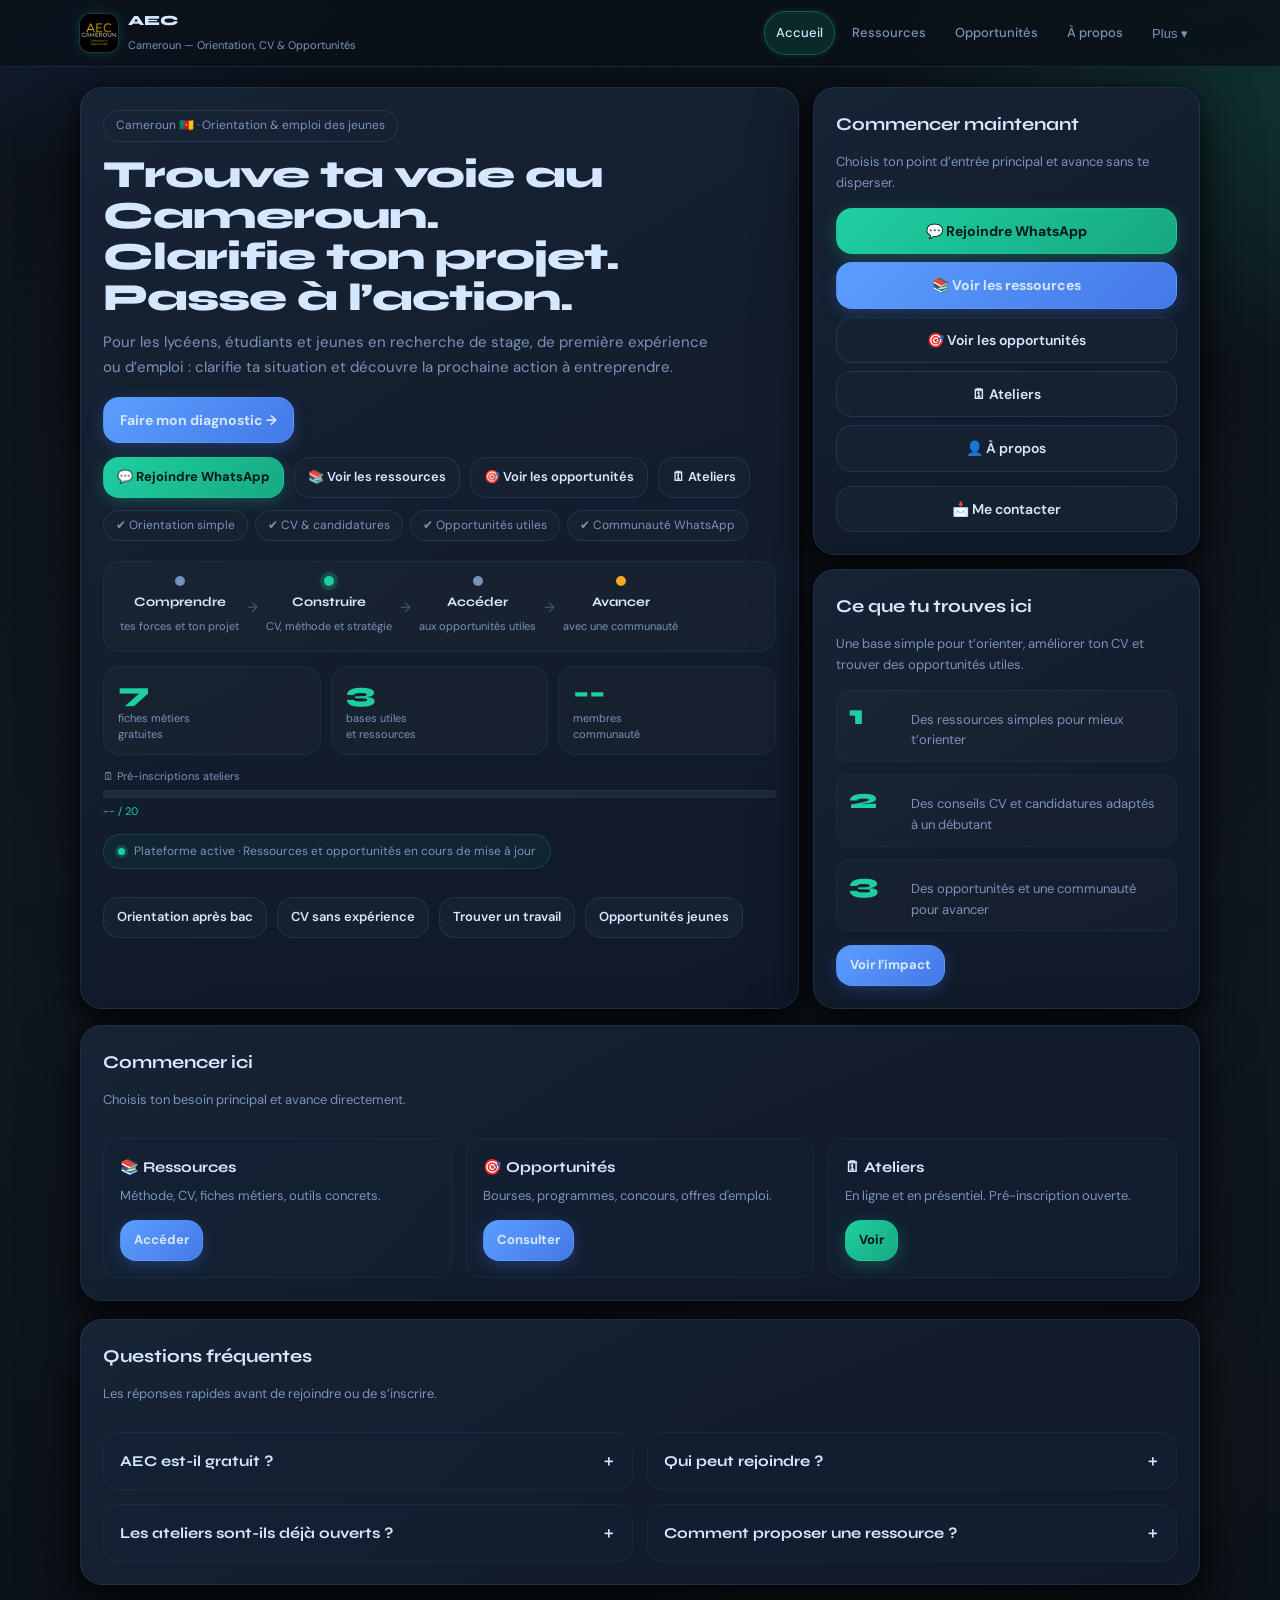
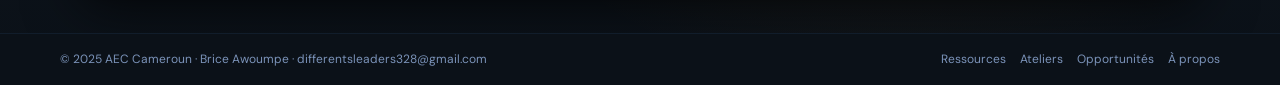
==== index.html @ 9eee3b63 "snapshot: AEC-Cameroun dev@8c2fe443a2190a234099abd7c787ad11e13a0eed" ====
<!DOCTYPE html>

<html lang="fr">
<head>
<meta charset="utf-8"/>
<meta content="FPiaPtgTR2P054CTezHlMk9CGlnQhWN7kYA57xJ_PrI" name="google-site-verification"/>
<meta content="width=device-width,initial-scale=1" name="viewport"/>
<title>AEC Cameroun — Orientation, CV, Opportunités &amp; Communauté</title>
<meta content="AEC Cameroun aide les jeunes à mieux s’orienter, améliorer leur CV, accéder à des opportunités concrètes et rejoindre une communauté utile." name="description"/>
<meta content="index, follow, max-image-preview:large" name="robots"/>
<link href="https://brice96940.github.io/AEC-Cameroun/" rel="canonical"/>
<meta content="AEC Cameroun — Orientation, CV &amp; Opportunités" property="og:title"/>
<meta content="Trouve les bonnes ressources, améliore ton CV et rejoins une communauté utile au Cameroun." property="og:description"/>
<meta content="website" property="og:type"/>
<meta content="https://brice96940.github.io/AEC-Cameroun/" property="og:url"/>
<meta content="https://brice96940.github.io/AEC-Cameroun/preview.jpg" property="og:image"/>
<meta content="summary_large_image" name="twitter:card"/>
<meta content="AEC Cameroun — Orientation, CV &amp; Opportunités" name="twitter:title"/>
<meta content="Ressources utiles, CV, opportunités et communauté pour avancer au Cameroun." name="twitter:description"/>
<meta content="https://brice96940.github.io/AEC-Cameroun/preview.jpg" name="twitter:image"/>
<link href="favicon.ico" rel="icon" type="image/x-icon"/>
<link href="logo-site.png" rel="icon" type="image/png"/>
<link href="logo-site.png" rel="apple-touch-icon"/>
<link href="https://fonts.googleapis.com" rel="preconnect"/>
<link crossorigin="" href="https://fonts.gstatic.com" rel="preconnect"/>
<link href="https://fonts.googleapis.com/css2?family=Syne:wght@400;600;700;800&amp;family=DM+Sans:wght@300;400;500;600&amp;display=swap" rel="stylesheet"/>
<link href="css/style.css" rel="stylesheet"/>
<script async="" src="https://www.googletagmanager.com/gtag/js?id=G-4LBV0YTTX4"></script>
<script src="js/tracking.js"></script>
<script type="application/ld+json">{
    "@context": "https://schema.org",
    "@type": "EducationalOrganization",
    "name": "AEC Cameroun",
    "url": "https://brice96940.github.io/AEC-Cameroun/",
    "logo": "https://brice96940.github.io/AEC-Cameroun/logo-site.png",
    "description": "Plateforme d'orientation, ressources et opportunités pour les jeunes du Cameroun.",
    "founder": {"@type": "Person", "name": "Brice Awoumpe"},
    "areaServed": "CM"
  }</script>
</head>
<body>
<a class="skip" href="#main">Aller au contenu</a>
<!-- ======================================
       HEADER
  ======================================= -->
<header class="topbar">
<div class="topbar-inner">
<a aria-label="AEC Cameroun – Accueil" class="brand" data-nav="accueil" data-track="nav_brand" href="#/accueil">
<img alt="Logo AEC Cameroun" class="logo-img" src="logo-site.png"/>
<div class="brand-t">
<b>AEC</b>
<span class="sub">Cameroun — Orientation, CV &amp; Opportunités</span>
</div>
</a>
<nav aria-label="Navigation principale" class="desktop">
<a class="tab" data-nav="accueil" data-track="nav_accueil" href="#/accueil">Accueil</a>
<a class="tab" data-nav="ressources" data-track="nav_ressources" href="#/ressources">Ressources</a>
<a class="tab" data-nav="opportunites" data-track="nav_opportunites" href="#/opportunites">Opportunités</a>
<a class="tab" data-nav="apropos" data-track="nav_apropos" href="#/apropos">À propos</a>
<div class="more-wrap">
<button aria-controls="morePanel" aria-expanded="false" class="tab" id="moreBtn" type="button">Plus ▾</button>
<div class="morePanel" id="morePanel">
<a data-nav="ateliers" data-track="more_ateliers" href="#/ateliers">Ateliers</a>
<a data-nav="impact" data-track="more_impact" href="#/impact">Impact</a>
<a data-nav="rejoindre" data-track="more_rejoindre" href="#/rejoindre">Communauté</a>
<a data-nav="proposer" data-track="more_proposer" href="#/proposer">Proposer</a>
</div>
</div>
</nav>
<button aria-controls="menuPanel" aria-expanded="false" class="menuBtn" id="menuBtn" type="button">☰ Menu</button>
</div>
<div class="menuPanel" id="menuPanel">
<span class="menu-group-label">Principal</span>
<a data-nav="accueil" data-track="mnav_accueil" href="#/accueil">Accueil</a>
<a data-nav="ressources" data-track="mnav_ressources" href="#/ressources">Ressources</a>
<a data-nav="opportunites" data-track="mnav_opportunites" href="#/opportunites">Opportunités</a>
<a data-nav="apropos" data-track="mnav_apropos" href="#/apropos">À propos</a>
<span class="menu-group-label">Autres accès</span>
<a data-nav="ateliers" data-track="mnav_ateliers" href="#/ateliers">Ateliers</a>
<a data-nav="impact" data-track="mnav_impact" href="#/impact">Impact</a>
<a data-nav="rejoindre" data-track="mnav_rejoindre" href="#/rejoindre">Communauté</a>
<a data-nav="proposer" data-track="mnav_proposer" href="#/proposer">Proposer</a>
</div>
</header>
<main class="wrap z1" id="main">
<!-- ======================================
         CONFIG CENTRALISÉE
         Tous les liens / endpoints modifiables sont ici.
    ======================================= -->

<!-- ======================================
         ACCUEIL
    ======================================= -->
<section class="view active" id="view-accueil">
<div class="hero-grid">
<div class="card pad">
<span class="pill">Cameroun 🇨🇲 · Orientation &amp; emploi des jeunes</span>
<h1>Trouve ta voie au Cameroun.<br/>Clarifie ton projet.<br/>Passe à l’action.</h1>
<p class="sub">Pour les lycéens, étudiants et jeunes en recherche de stage, de première expérience ou d’emploi : clarifie ta situation et découvre la prochaine action à entreprendre.</p>
<div class="actions">
<a class="btn primary" data-track="cta_hero_primary" href="#/diagnostic">Faire mon diagnostic →</a>
</div>
<div class="actions">
<a class="btn sm green" data-track="cta_hero_whatsapp" href="#/rejoindre">💬 Rejoindre WhatsApp</a>
<a class="btn sm" data-track="cta_hero_ressources" href="#/ressources">📚 Voir les ressources</a>
<a class="btn sm" data-track="cta_hero_opportunites" href="#/opportunites">🎯 Voir les opportunités</a>
<a class="btn sm" data-track="cta_hero_ateliers" href="#/ateliers">🗓 Ateliers</a>
</div>
<div class="tags">
<span class="pill">✔ Orientation simple</span>
<span class="pill">✔ CV &amp; candidatures</span>
<span class="pill">✔ Opportunités utiles</span>
<span class="pill">✔ Communauté WhatsApp</span>
</div>
<div class="hero-dynamic">
<div class="journey">
<div class="journey-step" style="--d:0s"><div class="jdot"></div><div class="jtext"><b>Comprendre</b><span>tes forces et ton projet</span></div></div>
<div class="journey-arrow">→</div>
<div class="journey-step" style="--d:.18s"><div class="jdot active"></div><div class="jtext"><b>Construire</b><span>CV, méthode et stratégie</span></div></div>
<div class="journey-arrow">→</div>
<div class="journey-step" style="--d:.36s"><div class="jdot"></div><div class="jtext"><b>Accéder</b><span>aux opportunités utiles</span></div></div>
<div class="journey-arrow">→</div>
<div class="journey-step" style="--d:.54s"><div class="jdot gold"></div><div class="jtext"><b>Avancer</b><span>avec une communauté</span></div></div>
</div>
<div class="hstats">
<div class="hstat"><span class="hnum" id="hero-metiers">7</span><span class="hlabel">fiches métiers<br/>gratuites</span></div>
<div class="hstat"><span class="hnum" id="hero-resources">3</span><span class="hlabel">bases utiles<br/>et ressources</span></div>
<div class="hstat"><span class="hnum" id="hero-members">--</span><span class="hlabel">membres<br/>communauté</span></div>
</div>
<div>
<span class="hlabel" style="display:block;margin-bottom:6px;">🗓 Pré-inscriptions ateliers</span>
<div class="prog-track"><div class="prog-fill" id="progFill"></div></div>
<span class="hlabel" id="progText" style="display:block;margin-top:6px;color:var(--mint);">-- / 20</span>
</div>
<div class="ticker"><span class="ticker-dot"></span><span id="tickerText">Plateforme active · Ressources et opportunités en cours de mise à jour</span></div>
<div class="actions">
<a class="btn sm" data-track="hero_seo_orientation" href="pages/orientation-apres-bac-cameroun.html">Orientation après bac</a>
<a class="btn sm" data-track="hero_seo_cv" href="pages/cv-sans-experience-cameroun.html">CV sans expérience</a>
<a class="btn sm" data-track="hero_seo_job" href="pages/trouver-travail-cameroun.html">Trouver un travail</a>
<a class="btn sm" data-track="hero_seo_opps" href="pages/opportunites-jeunes-cameroun.html">Opportunités jeunes</a>
</div>
</div>
</div>
<div class="side-stack">
<div class="card pad">
<h2>Commencer maintenant</h2>
<p class="hint" style="margin-bottom:14px;">Choisis ton point d’entrée principal et avance sans te disperser.</p>
<div style="display:flex;flex-direction:column;gap:8px;">
<a class="btn green block" data-track="quick_whatsapp" id="btnWhatsappQuick">💬 Rejoindre WhatsApp</a>
<a class="btn primary block" data-track="quick_ressources" href="#/ressources">📚 Voir les ressources</a>
<a class="btn block" data-track="quick_opportunites" href="#/opportunites">🎯 Voir les opportunités</a>
<a class="btn block" data-track="quick_ateliers" href="#/ateliers">🗓 Ateliers</a>
<a class="btn block" data-track="quick_apropos" href="#/apropos">👤 À propos</a>
</div>
<div class="actions"><a class="btn block" data-track="open_contact_accueil" id="btnContact">📩 Me contacter</a></div>
</div>
<div class="card pad compact-card">
<h2>Ce que tu trouves ici</h2>
<p class="hint" style="margin-bottom:14px;">Une base simple pour t’orienter, améliorer ton CV et trouver des opportunités utiles.</p>
<div class="mini-goals">
<div class="goal-line"><span class="goal-number">1</span><span class="goal-text">Des ressources simples pour mieux t’orienter</span></div>
<div class="goal-line"><span class="goal-number">2</span><span class="goal-text">Des conseils CV et candidatures adaptés à un débutant</span></div>
<div class="goal-line"><span class="goal-number">3</span><span class="goal-text">Des opportunités et une communauté pour avancer</span></div>
</div>
<div class="actions"><a class="btn sm primary" data-track="home_objectifs_impact" href="#/impact">Voir l’impact</a></div>
</div>
</div>
</div>
<div class="card pad" style="margin-bottom:16px;" id="bloc-entree">
<div class="section-head">
<div>
<h2>Commencer ici</h2>
<p class="hint">Choisis ton besoin principal et avance directement.</p>
</div>
</div>
<div class="grid-3">
<div class="item">
<h3>📚 Ressources</h3>
<p>Méthode, CV, fiches métiers, outils concrets.</p>
<div class="actions">
<a class="btn sm primary" data-track="go_ressources" href="#/ressources">Accéder</a>
</div>
</div>
<div class="item">
<h3>🎯 Opportunités</h3>
<p>Bourses, programmes, concours, offres d'emploi.</p>
<div class="actions">
<a class="btn sm primary" data-track="go_opportunites" href="#/opportunites">Consulter</a>
</div>
</div>
<div class="item">
<h3>🗓 Ateliers</h3>
<p>En ligne et en présentiel. Pré-inscription ouverte.</p>
<div class="actions">
<a class="btn sm green" data-track="go_ateliers" href="#/ateliers">Voir</a>
</div>
</div>
</div>
</div>
</section>
<!-- ======================================
         DIAGNOSTIC EXPRESS
    ======================================= -->
<section class="view" id="view-diagnostic">
<div class="section-head">
<div>
<h2>Faire mon diagnostic</h2>
<p class="hint">3 questions rapides. Aucune donnée personnelle n’est demandée.</p>
</div>
</div>
<div class="card pad diag-card" id="diagCard">
<div class="diag-progress" id="diagProgress" aria-hidden="true">
<span class="diag-dot" data-dot="1"></span>
<span class="diag-dot" data-dot="2"></span>
<span class="diag-dot" data-dot="3"></span>
</div>

<div class="diag-step" id="diagStep1" data-step="1">
<p class="diag-stepnum">Question 1 / 3</p>
<h3>Quel résultat veux-tu obtenir dans les 30 à 90 prochains jours ?</h3>
<div class="diag-options" role="group" aria-label="Question 1 sur 3">
<button class="diag-opt" data-q="q1" data-v="etudes" type="button">Choisir / préparer mes études ou un concours</button>
<button class="diag-opt" data-q="q1" data-v="stage" type="button">Trouver un stage ou une première expérience</button>
<button class="diag-opt" data-q="q1" data-v="emploi" type="button">Trouver mon premier emploi</button>
<button class="diag-opt" data-q="q1" data-v="inconnu" type="button">Je ne sais pas encore exactement</button>
</div>
<div class="diag-nav">
<span></span>
<button class="btn primary diag-next" data-next="2" disabled="" type="button">Continuer →</button>
</div>
</div>

<div class="diag-step" data-step="2" hidden="" id="diagStep2">
<p class="diag-stepnum">Question 2 / 3</p>
<h3>Quel est ton blocage principal aujourd’hui ?</h3>
<div class="diag-options" role="group" aria-label="Question 2 sur 3">
<button class="diag-opt" data-q="q2" data-v="choix" type="button">Je ne sais pas quoi choisir</button>
<button class="diag-opt" data-q="q2" data-v="info" type="button">Je ne sais pas quoi vérifier / où trouver une information fiable</button>
<button class="diag-opt" data-q="q2" data-v="profil" type="button">Je ne sais pas comment présenter mon profil, mes preuves ou mon CV</button>
<button class="diag-opt" data-q="q2" data-v="opportunites" type="button">Je ne trouve pas d’opportunités adaptées</button>
<button class="diag-opt" data-q="q2" data-v="action" type="button">Je ne sais pas quelle action faire maintenant</button>
</div>
<div class="diag-nav">
<button class="btn diag-back" data-back="1" type="button">← Retour</button>
<button class="btn primary diag-next" data-next="3" disabled="" type="button">Continuer →</button>
</div>
</div>

<div class="diag-step" data-step="3" hidden="" id="diagStep3">
<p class="diag-stepnum">Question 3 / 3</p>
<h3>Comment veux-tu avancer ?</h3>
<div class="diag-options" role="group" aria-label="Question 3 sur 3">
<button class="diag-opt" data-q="q3" data-v="seul" type="button">Seul</button>
<button class="diag-opt" data-q="q3" data-v="systeme" type="button">Avec un système préparé</button>
<button class="diag-opt" data-q="q3" data-v="accompagne" type="button">Avec un accompagnement</button>
</div>
<div class="diag-nav">
<button class="btn diag-back" data-back="2" type="button">← Retour</button>
<button class="btn primary diag-next" data-next="result" disabled="" type="button">Voir mon résultat →</button>
</div>
</div>

<div class="diag-step" data-step="result" hidden="" id="diagStepResult">
<p class="diag-stepnum">Ton résultat</p>
<div class="diag-result-grid">
<div class="diag-result-item">
<span class="diag-result-label">🎯 Objectif</span>
<p id="diagResultObjectif"></p>
</div>
<div class="diag-result-item">
<span class="diag-result-label">🧱 Blocage principal</span>
<p id="diagResultBlocage"></p>
</div>
<div class="diag-result-item diag-result-highlight">
<span class="diag-result-label">➡️ Prochaine action</span>
<p id="diagResultAction"></p>
</div>
<div class="diag-result-item">
<span class="diag-result-label">🤝 Mode d’aide</span>
<p id="diagResultMode"></p>
</div>
<div class="diag-result-item diag-result-source">
<span class="diag-result-label">📌 Source à vérifier</span>
<p>À préciser selon ton objectif.</p>
</div>
</div>
<div class="diag-nav">
<button class="btn diag-restart" type="button">↺ Recommencer</button>
<a class="btn primary" data-track="diag_result_ressources" href="#/ressources">📚 Voir les ressources liées</a>
</div>
</div>
</div>
</section>
<!-- ======================================
         RESSOURCES
    ======================================= -->
<section class="view" id="view-ressources">
<div class="section-head">
<div>
<h2>Ressources</h2>
<p class="hint">Tout est gratuit, actionnable et accessible depuis Notion.</p>
</div>
</div>
<div class="grid-3" style="margin-bottom:14px;">
<div class="item">
<h3>🧭 Méthode d'orientation</h3>
<p>Se connaître → explorer → tester → décider.</p>
<div class="actions">
<a class="btn sm primary" data-track="open_res_methode" id="linkResMethode">Accéder →</a>
</div>
</div>
<div class="item">
<h3>📄 CV &amp; candidatures</h3>
<p>Modèles, checklist, LinkedIn, préparation d'entretien.</p>
<div class="actions">
<a class="btn sm primary" data-track="open_res_cv" id="linkResCV">Accéder →</a>
</div>
</div>
<div class="item">
<h3>🧰 Fiches métiers</h3>
<p>Missions, compétences, formations, repères concrets.</p>
<div class="actions">
<a class="btn sm primary" data-track="open_res_metiers" id="linkResMetiers">Accéder →</a>
</div>
</div>
</div>
<div class="card pad">
<h3 style="margin-bottom:6px;">Notion — Base &amp; Complet</h3>
<p class="hint" style="margin-bottom:14px;">Deux espaces distincts. La base est gratuite et accessible à tous.</p>
<div class="actions">
<a class="btn green" data-track="open_notion_base_2" id="openNotionBase">📌 Notion Base</a>
<a class="btn primary" data-track="open_notion_complet" id="openNotionComplet">⭐ Notion Complet</a>
</div>
</div>
</section>
<!-- ======================================
         ATELIERS
    ======================================= -->
<section class="view" id="view-ateliers">
<div class="section-head">
<div>
<h2>Ateliers</h2>
<p class="hint">Pré-inscription d'abord — les dates sont fixées selon la demande.</p>
</div>
</div>
<div class="banner mint">
<span>🗓</span>
<span>Les ateliers sont en préparation. Pré-inscris-toi maintenant pour être informé en priorité de l'ouverture.</span>
</div>
<div class="grid-2" style="margin-bottom:14px;">
<div class="item">
<div class="badge prep">En préparation</div>
<h3 style="margin-top:10px;">Cycle Orientation (en ligne)</h3>
<p>Clarifier ton projet + méthode + plan d'action concret.</p>
<div class="meta">
<span>📅 Période : à définir</span>
<span>🕒 Mercredi 18h–19h30</span>
<span>📍 Format : En ligne</span>
<span>🎯 Lycéens &amp; étudiants</span>
</div>
<div class="actions">
<a class="btn sm green" data-track="workshop_preinscription_online" id="linkPreinscriptionOnline">🔔 Pré-inscription</a>
</div>
</div>
<div class="item">
<div class="badge prep">En préparation</div>
<h3 style="margin-top:10px;">Atelier pilote (Douala)</h3>
<p>Orientation + opportunités + méthode + questions/réponses en présentiel.</p>
<div class="meta">
<span>📅 Période : à définir</span>
<span>🕒 Samedi matin</span>
<span>📍 Douala</span>
<span>👥 10–20 participants</span>
</div>
<div class="actions">
<a class="btn sm green" data-track="workshop_preinscription_douala" id="linkPreinscriptionDouala">🔔 Être informé</a>
</div>
</div>
</div>
<div class="card pad">
<h3 style="margin-bottom:6px;">Formulaire d'inscription</h3>
<p class="hint" style="margin-bottom:14px;">Tous les boutons de pré-inscription renvoient vers ce formulaire.</p>
<div class="actions">
<a class="btn primary" data-track="open_tally_main" id="openAteliersTally">🗓 Ouvrir le formulaire →</a>
</div>
</div>
</section>
<!-- ======================================
         OPPORTUNITÉS
    ======================================= -->
<section class="view" id="view-opportunites">
<div class="section-head">
<div>
<h2>Opportunités</h2>
<p class="hint">Bourses, offres et programmes centralisés sur Notion.</p>
</div>
</div>
<div class="banner">
<span>🎯</span>
<span>Commence par la catégorie qui correspond à ton objectif du moment.</span>
</div>
<div class="grid-3" style="margin-bottom:14px;">
<div class="item">
<h3>🎓 Programmes &amp; bourses</h3>
<p>Listes organisées par pays et niveau d'études.</p>
<div class="actions">
<a class="btn sm primary" data-track="open_opp_bourses" id="linkOppBourses">Consulter →</a>
</div>
</div>
<div class="item">
<h3>💼 Offres</h3>
<p>Opportunités professionnelles centralisées.</p>
<div class="actions">
<a class="btn sm primary" data-track="open_opp_offres" id="linkOppOffres">Consulter →</a>
</div>
</div>
<div class="item">
<h3>🌍 Volontariat &amp; concours</h3>
<p>Expériences valorisables pour construire son profil.</p>
<div class="actions">
<a class="btn sm primary" data-track="open_opp_concours" id="linkOppConcours">Consulter →</a>
</div>
</div>
</div>
</section>
<!-- ======================================
         IMPACT
         Public :
         - plus de faux chiffres visibles
         - discours plus crédible
         - API / admin / GA conservés
    ======================================= -->
<section class="view" id="view-impact">
<div class="section-head">
<div>
<h2>Impact</h2>
<p class="hint">Aperçu public des objectifs, du cap actuel et des priorités du projet.</p>
</div>
</div>
<div class="banner">
<span>📊</span>
<span>
          Cette section présente la vision du projet, ses objectifs en cours et les axes de progression prioritaires.
        </span>
</div>
<!-- Objectifs publics -->
<div class="grid-3" style="margin-bottom:14px;">
<div class="item">
<h3>🎯 Objectif principal</h3>
<p id="impact-goal-main">Toucher 100 jeunes</p>
</div>
<div class="item">
<h3>🤝 Objectif accompagnement</h3>
<p id="impact-goal-help">Aider 10 jeunes à avancer concrètement</p>
</div>
<div class="item">
<h3>🚀 Focus actuel</h3>
<p id="admin-priority">Développer la communauté et les inscriptions aux ateliers</p>
</div>
</div>
<!-- Lecture stratégique -->
<div class="grid-2" style="margin-bottom:14px;">
<div class="item">
<h3>🔥 Section la plus forte</h3>
<p id="admin-best-page">Accueil</p>
</div>
<div class="item">
<h3>🧊 Section à renforcer</h3>
<p id="admin-cold-page">Impact</p>
</div>
</div>
<!-- Narration projet -->
<div class="card pad" style="margin-top:14px;">
<h3 style="margin-bottom:6px;">Pourquoi cette section existe</h3>
<p class="hint" style="line-height:1.8;">
          AEC Cameroun ne se limite pas à publier des ressources. L’objectif est de construire un cadre simple,
          structuré et utile pour aider davantage de jeunes à clarifier leur projet, accéder à de bonnes informations,
          rejoindre une communauté et avancer concrètement.
        </p>
</div>
<!-- Dernière mise à jour -->
<div class="card pad" style="margin-top:14px;">
<h3 style="margin-bottom:6px;">Dernière mise à jour</h3>
<p class="hint">Date de mise à jour : <strong id="stat-updated">--</strong></p>
</div>
</section>
<!-- ======================================
         À PROPOS
    ======================================= -->
<section class="view" id="view-apropos">
<div class="section-head">
<div><h2>À propos</h2></div>
</div>
<div class="card pad">
<h3>Brice Awoumpe · Fondateur</h3>
<p class="hint" style="margin-top:6px;max-width:60ch;line-height:1.7;">
          AEC existe pour rendre l'orientation plus claire et plus actionnable :
          ressources utiles, ateliers collectifs et opportunités concrètes.
        </p>
<div class="actions" style="margin-top:16px;">
<a class="btn primary" data-track="open_linkedin" id="linkLinkedin">💼 LinkedIn</a>
<a class="btn green" data-track="open_notion_complet_apropos" id="linkNotionMain">📋 Notion</a>
<a class="btn" data-track="open_email_apropos" id="linkEmail">✉️ Email</a>
</div>
</div>
</section>
<!-- ======================================
         REJOINDRE
    ======================================= -->
<section class="view" id="view-rejoindre">
<div class="section-head">
<div>
<h2>Rejoindre</h2>
<p class="hint">Choisis le canal qui te convient pour suivre AEC Cameroun.</p>
</div>
</div>
<div class="grid-2">
<div class="card pad">
<div class="banner mint" style="margin-bottom:16px;">
<span>💬</span>
<span>Rejoins directement la communauté WhatsApp AEC Cameroun.</span>
</div>
<h3>Communauté WhatsApp</h3>
<p class="hint" style="margin-bottom:14px;">
            Reçois les nouveautés, ressources, opportunités et infos sur les ateliers.
          </p>
<div class="actions">
<a class="btn green" data-track="open_join_whatsapp" id="btnWhatsapp">💬 Rejoindre WhatsApp</a>
</div>
</div>
<div class="card pad">
<div class="banner" style="margin-bottom:16px;">
<span>📝</span>
<span>Tu peux aussi passer par le formulaire si tu préfères un accès plus structuré.</span>
</div>
<h3>Formulaire AEC</h3>
<p class="hint" style="margin-bottom:14px;">
            Inscription via Google Forms pour centraliser les demandes.
          </p>
<div class="actions">
<a class="btn primary" data-track="open_join_form" id="btnJoin">📝 Ouvrir le formulaire</a>
</div>
</div>
</div>
</section>
<!-- ======================================
         PROPOSER
    ======================================= -->
<section class="view" id="view-proposer">
<div class="section-head">
<div>
<h2>Proposer une ressource</h2>
<p class="hint">On garde ce qui est pertinent, clair et actionnable pour les jeunes.</p>
</div>
</div>
<div class="card pad">
<p class="hint" style="margin-bottom:16px;max-width:54ch;">
          Tu connais une ressource utile, une information ou une opportunité ?
          Soumets-la via le formulaire.
        </p>
<div class="actions">
<a class="btn green" data-track="open_proposer_form" id="linkProposerForm">➕ Proposer →</a>
</div>
</div>
</section>
<!-- ======================================
         FAQ
    ======================================= -->
<section class="card pad" style="margin-top:18px;">
<div class="section-head">
<div>
<h2>Questions fréquentes</h2>
<p class="hint">Les réponses rapides avant de rejoindre ou de s’inscrire.</p>
</div>
</div>
<div class="grid-2">
<details class="item faq-item">
<summary>AEC est-il gratuit ? <span>＋</span></summary>
<p>Oui, les ressources principales et l’accès de base sont gratuits.</p>
</details>
<details class="item faq-item">
<summary>Qui peut rejoindre ? <span>＋</span></summary>
<p>Lycéens, étudiants, jeunes diplômés et jeunes en recherche d’orientation ou d’opportunités.</p>
</details>
<details class="item faq-item">
<summary>Les ateliers sont-ils déjà ouverts ? <span>＋</span></summary>
<p>Les pré-inscriptions sont ouvertes. Les dates sont fixées selon la demande.</p>
</details>
<details class="item faq-item">
<summary>Comment proposer une ressource ? <span>＋</span></summary>
<p>Via la page “Proposer”, avec un lien ou une ressource utile et actionnable.</p>
</details>
</div>
</section>
</main>
<!-- ======================================
       FOOTER
  ======================================= -->
<footer class="z1">
<div class="fi">
<span>© 2025 AEC Cameroun · Brice Awoumpe · <a href="mailto:differentsleaders328@gmail.com">differentsleaders328@gmail.com</a></span>
<nav aria-label="Liens pied de page" class="fl">
<a data-nav="ressources" data-track="footer_ressources" href="#/ressources">Ressources</a>
<a data-nav="ateliers" data-track="footer_ateliers" href="#/ateliers">Ateliers</a>
<a data-nav="opportunites" data-track="footer_opportunites" href="#/opportunites">Opportunités</a>
<a data-nav="apropos" data-track="footer_apropos" href="#/apropos">À propos</a>
</nav>
</div>
</footer>
<!-- CTA mobile -->
<div class="floating-cta">
<a class="btn green" data-track="floating_join_whatsapp" id="btnWhatsappFloat">💬 WhatsApp</a>
<a class="btn primary" data-track="floating_resources" href="#/ressources">📚 Ressources</a>
</div>
<!-- ======================================
       SCRIPT PRINCIPAL
       Logique découpée, commentée, maintenable.
  ======================================= -->

<script src="data/config.js"></script><script src="js/app.js"></script><script src="js/diagnostic.js"></script></body>
</html>
---- css/style.css ----
:root {
      /* ======================================
         THEME
      ====================================== */
      --bg: #0b1118;
      --bg1: #0f1720;
      --bg2: #121e2c;

      --text: #d6e8ff;
      --muted: #7b93b9;

      --card: #152030;
      --card2: #101929;

      --line: rgba(70, 130, 200, 0.2);
      --line2: rgba(70, 130, 200, 0.11);

      --blue: #5b9eff;
      --blue2: #4478e8;
      --mint: #1ecfa0;
      --mint2: #17a880;
      --gold: #f5a623;

      --fd: "Syne", sans-serif;
      --fb: "DM Sans", sans-serif;

      --r: 16px;
      --rl: 22px;
      --sh: 0 20px 55px rgba(0, 0, 0, 0.72), 0 4px 16px rgba(0, 0, 0, 0.5);
      --max: 1160px;
      --tap: 44px;
      --tr: 0.15s cubic-bezier(0.4, 0, 0.2, 1);
    }

    * {
      box-sizing: border-box;
    }

    html {
      scroll-behavior: smooth;
    }

    body {
      margin: 0;
      font-family: var(--fb);
      font-size: 15px;
      color: var(--text);
      line-height: 1.6;
      min-height: 100vh;
      -webkit-font-smoothing: antialiased;

      background: #0b1118;
      background-image:
        radial-gradient(ellipse 1000px 600px at -5% -8%, rgba(50, 100, 220, 0.26), transparent 52%),
        radial-gradient(ellipse 900px 550px at 105% 5%, rgba(30, 207, 160, 0.18), transparent 52%),
        radial-gradient(ellipse 700px 450px at 70% 85%, rgba(245, 166, 35, 0.08), transparent 58%),
        linear-gradient(180deg, #0b1118 0%, #0f1720 60%, #0b1118 100%);
    }

    body::before {
      content: "";
      position: fixed;
      inset: 0;
      z-index: 0;
      pointer-events: none;
      opacity: 0.02;
      background-image: url("data:image/svg+xml,%3Csvg viewBox='0 0 200 200' xmlns='http://www.w3.org/2000/svg'%3E%3Cfilter id='n'%3E%3CfeTurbulence type='fractalNoise' baseFrequency='.85' numOctaves='4' stitchTiles='stitch'/%3E%3C/filter%3E%3Crect width='100%25' height='100%25' filter='url(%23n)'/%3E%3C/svg%3E");
      background-size: 180px;
    }

    a {
      color: inherit;
      text-decoration: none;
    }

    .z1 {
      position: relative;
      z-index: 1;
    }

    .wrap {
      max-width: var(--max);
      margin: 0 auto;
      padding: 20px 20px 48px;
    }

    .skip {
      position: absolute;
      left: -999px;
      top: auto;
      width: 1px;
      height: 1px;
      overflow: hidden;
    }

    .skip:focus {
      left: 12px;
      top: 10px;
      width: auto;
      height: auto;
      padding: 10px 14px;
      background: rgba(255, 255, 255, 0.1);
      border: 1px solid rgba(255, 255, 255, 0.2);
      border-radius: 10px;
      z-index: 999;
    }

    /* ======================================
       TOPBAR
    ====================================== */
    .topbar {
      position: sticky;
      top: 0;
      z-index: 100;
      backdrop-filter: blur(18px) saturate(1.4);
      -webkit-backdrop-filter: blur(18px) saturate(1.4);
      background: rgba(11, 17, 24, 0.85);
      border-bottom: 1px solid var(--line);
    }

    .topbar-inner {
      max-width: var(--max);
      margin: 0 auto;
      padding: 10px 20px;
      display: flex;
      align-items: center;
      justify-content: space-between;
      gap: 14px;
    }

    .brand {
      display: flex;
      gap: 10px;
      align-items: center;
    }

    .logo {
      width: 36px;
      height: 36px;
      border-radius: 10px;
      flex: 0 0 auto;
      display: flex;
      align-items: center;
      justify-content: center;
      font-family: var(--fd);
      font-weight: 800;
      font-size: 16px;
      color: #fff;
      background: linear-gradient(135deg, var(--blue), var(--mint));
      box-shadow: 0 0 0 1px rgba(255, 255, 255, 0.1), 0 0 14px rgba(30, 207, 160, 0.28);
    }

    .brand-t b {
      display: block;
      font-family: var(--fd);
      font-size: 14px;
      font-weight: 800;
    }

    .brand-t .sub {
      color: var(--muted);
      font-size: 11px;
      margin: 0;
    }

    nav.desktop {
      display: flex;
      gap: 5px;
      flex-wrap: wrap;
      justify-content: flex-end;
    }

    .tab {
      padding: 8px 11px;
      border-radius: 999px;
      border: 1px solid transparent;
      background: transparent;
      color: var(--muted);
      font-weight: 500;
      font-size: 13px;
      min-height: var(--tap);
      display: inline-flex;
      align-items: center;
      cursor: pointer;
      white-space: nowrap;
      transition: all var(--tr);
    }

    .tab:hover {
      color: var(--text);
      background: var(--card);
      border-color: var(--line);
    }

    .tab.active {
      color: var(--text);
      background: rgba(30, 207, 160, 0.13);
      border-color: rgba(30, 207, 160, 0.32);
      box-shadow: 0 0 0 3px rgba(30, 207, 160, 0.06);
    }

    .more-wrap {
      position: relative;
      display: inline-flex;
    }

    .morePanel {
      display: none;
      position: absolute;
      top: calc(100% + 8px);
      right: 0;
      min-width: 180px;
      flex-direction: column;
      gap: 6px;
      padding: 10px;
      border-radius: var(--rl);
      border: 1px solid var(--line);
      background: var(--card2);
      box-shadow: var(--sh);
      z-index: 50;
    }

    .morePanel.open {
      display: flex;
    }

    .morePanel a {
      display: block;
      padding: 9px 12px;
      border-radius: var(--r);
      border: 1px solid var(--line2);
      background: var(--card);
      color: var(--muted);
      font-weight: 600;
      font-size: 13px;
      transition: all var(--tr);
      white-space: nowrap;
    }

    .morePanel a:hover {
      color: var(--text);
      border-color: var(--line);
    }

    @media (max-width: 980px) {
      .more-wrap {
        display: none;
      }
    }

    .menuBtn {
      display: none;
      height: var(--tap);
      min-width: var(--tap);
      padding: 0 12px;
      border-radius: 10px;
      border: 1px solid var(--line);
      background: var(--card);
      color: var(--text);
      cursor: pointer;
      align-items: center;
      justify-content: center;
      gap: 7px;
      font-weight: 600;
      font-size: 13px;
      transition: all var(--tr);
    }

    .menuBtn:hover {
      border-color: rgba(255, 255, 255, 0.18);
      background: rgba(255, 255, 255, 0.07);
    }

    .menuPanel {
      display: none;
      border-top: 1px solid var(--line2);
      background: rgba(11, 17, 24, 0.96);
      padding: 10px 20px 14px;
    }

    .menuPanel.open {
      display: block;
    }

    .menuPanel a {
      display: block;
      padding: 10px 12px;
      border-radius: var(--r);
      border: 1px solid var(--line2);
      background: var(--card);
      color: var(--muted);
      margin-top: 8px;
      font-weight: 600;
      font-size: 13px;
      transition: all var(--tr);
    }

    .menuPanel a:hover {
      color: var(--text);
      border-color: var(--line);
    }

    .menuPanel a.active {
      color: var(--text);
      border-color: rgba(30, 207, 160, 0.32);
      background: rgba(30, 207, 160, 0.08);
    }

    .menu-group-label {
      display: block;
      margin-top: 14px;
      font-size: 11px;
      font-weight: 700;
      letter-spacing: 0.04em;
      text-transform: uppercase;
      color: var(--muted);
      opacity: 0.7;
    }

    .menu-group-label:first-child {
      margin-top: 2px;
    }

    /* ======================================
       VIEWS
    ====================================== */
    .view {
      display: none;
      animation: fi 0.2s ease;
    }

    .view.active {
      display: block;
    }

    @keyframes fi {
      from {
        opacity: 0;
        transform: translateY(5px);
      }
      to {
        opacity: 1;
        transform: none;
      }
    }

    /* ======================================
       CARDS / LAYOUT
    ====================================== */
    .card {
      position: relative;
      overflow: hidden;
      border: 1px solid var(--line);
      border-radius: var(--rl);
      box-shadow: var(--sh);
      background: linear-gradient(158deg, var(--card), var(--card2));
    }

    .card::before {
      content: "";
      position: absolute;
      inset: 0;
      pointer-events: none;
      border-radius: inherit;
      background: linear-gradient(135deg, rgba(100, 180, 255, 0.025) 0%, transparent 55%);
    }

    .card.pad {
      padding: 22px;
    }

    .item {
      padding: 16px;
      border: 1px solid var(--line2);
      border-radius: var(--r);
      background: #121e30;
      transition: border-color var(--tr), background var(--tr), transform var(--tr);
    }

    .item:hover {
      border-color: var(--line);
      background: #152338;
      transform: translateY(-1px);
    }

    .item p {
      margin: 4px 0 0;
      color: var(--muted);
      font-size: 13px;
    }

    .grid-2 {
      display: grid;
      gap: 14px;
      grid-template-columns: repeat(2, 1fr);
    }

    .grid-3 {
      display: grid;
      gap: 14px;
      grid-template-columns: repeat(3, 1fr);
    }

    .hero-grid {
      display: grid;
      gap: 14px;
      grid-template-columns: 1.3fr 0.7fr;
      align-items: stretch;
      margin-bottom: 16px;
    }

    .hero-grid > * {
      height: 100%;
    }

    .side-stack {
      display: flex;
      flex-direction: column;
      gap: 14px;
      height: 100%;
    }

    .compact-card {
      min-height: 220px;
    }

    /* ======================================
       TYPOGRAPHY
    ====================================== */
    h1 {
      margin: 12px 0;
      font-family: var(--fd);
      font-size: clamp(24px, 3vw, 42px);
      font-weight: 800;
      letter-spacing: -1px;
      line-height: 1.07;
    }

    h2 {
      margin: 0 0 8px;
      font-family: var(--fd);
      font-size: 18px;
      font-weight: 700;
    }

    h3 {
      margin: 0 0 7px;
      font-family: var(--fd);
      font-size: 15px;
      font-weight: 700;
    }

    .sub {
      margin: 0 0 16px;
      color: var(--muted);
      font-size: 15px;
      line-height: 1.7;
      max-width: 62ch;
    }

    .hint {
      color: var(--muted);
      font-size: 13px;
    }

    .section-head {
      display: flex;
      align-items: flex-end;
      justify-content: space-between;
      gap: 12px;
      flex-wrap: wrap;
      margin: 0 0 14px;
    }

    /* ======================================
       BADGES / TAGS
    ====================================== */
    .pill,
    .badge {
      display: inline-flex;
      align-items: center;
      gap: 7px;
      width: fit-content;
      padding: 5px 12px;
      border-radius: 999px;
      border: 1px solid var(--line);
      background: var(--card);
      color: var(--muted);
      font-size: 12px;
    }

    .badge.prep {
      color: var(--text);
      border-color: rgba(91, 158, 255, 0.42);
      background: rgba(91, 158, 255, 0.12);
    }

    .meta {
      display: flex;
      gap: 8px;
      flex-wrap: wrap;
      margin-top: 10px;
    }

    .meta span {
      display: inline-flex;
      align-items: center;
      gap: 7px;
      padding: 5px 10px;
      border-radius: 999px;
      border: 1px solid var(--line2);
      background: var(--card);
      color: var(--muted);
      font-size: 12px;
    }

    .tags {
      display: flex;
      flex-wrap: wrap;
      gap: 7px;
      margin-top: 12px;
    }

    /* ======================================
       BUTTONS
    ====================================== */
    .btn {
      display: inline-flex;
      align-items: center;
      justify-content: center;
      gap: 8px;
      min-height: var(--tap);
      padding: 11px 16px;
      border-radius: var(--r);
      border: 1px solid var(--line);
      background: var(--card);
      color: var(--text);
      font-weight: 600;
      font-size: 14px;
      cursor: pointer;
      white-space: nowrap;
      transition: all var(--tr);
    }

    .btn:hover {
      transform: translateY(-1px);
      border-color: rgba(255, 255, 255, 0.22);
      background: #1e2e45;
    }

    .btn.primary {
      font-weight: 700;
      background: linear-gradient(135deg, var(--blue), var(--blue2));
      border-color: rgba(91, 158, 255, 0.45);
      box-shadow: 0 4px 16px rgba(68, 120, 232, 0.3);
    }

    .btn.green {
      font-weight: 700;
      color: #061714;
      background: linear-gradient(135deg, var(--mint), var(--mint2));
      border-color: rgba(30, 207, 160, 0.45);
      box-shadow: 0 4px 16px rgba(30, 207, 160, 0.26);
    }

    .btn.sm {
      min-height: 36px;
      padding: 9px 13px;
      font-size: 13px;
    }

    .btn.block {
      width: 100%;
    }

    .actions {
      display: flex;
      gap: 10px;
      flex-wrap: wrap;
      margin-top: 14px;
    }

    /* ======================================
       HERO / DYNAMIC
    ====================================== */
    .hero-dynamic {
      margin-top: 20px;
      display: flex;
      flex-direction: column;
      gap: 14px;
    }

    .journey {
      display: flex;
      align-items: center;
      gap: 8px;
      flex-wrap: wrap;
      padding: 14px 16px;
      border: 1px solid var(--line2);
      border-radius: var(--r);
      background: rgba(255, 255, 255, 0.025);
    }

    .journey-step {
      display: flex;
      flex-direction: column;
      align-items: center;
      gap: 6px;
      opacity: 0;
      animation: popIn 0.4s ease forwards;
      animation-delay: var(--d);
    }

    @keyframes popIn {
      from {
        opacity: 0;
        transform: translateY(6px);
      }
      to {
        opacity: 1;
        transform: none;
      }
    }

    .jdot {
      width: 10px;
      height: 10px;
      border-radius: 50%;
      background: var(--muted);
      border: 2px solid var(--line);
    }

    .jdot.active {
      background: var(--mint);
      border-color: var(--mint);
      box-shadow: 0 0 0 4px rgba(30, 207, 160, 0.18), 0 0 12px rgba(30, 207, 160, 0.35);
      animation: pulse 1.8s ease infinite;
    }

    .jdot.gold {
      background: var(--gold);
      border-color: var(--gold);
    }

    @keyframes pulse {
      0%, 100% {
        box-shadow: 0 0 0 4px rgba(30, 207, 160, 0.18), 0 0 12px rgba(30, 207, 160, 0.35);
      }
      50% {
        box-shadow: 0 0 0 7px rgba(30, 207, 160, 0.08), 0 0 20px rgba(30, 207, 160, 0.25);
      }
    }

    .jtext {
      text-align: center;
    }

    .jtext b {
      display: block;
      font-family: var(--fd);
      font-size: 13px;
      font-weight: 700;
      color: var(--text);
    }

    .jtext span {
      font-size: 11px;
      color: var(--muted);
      line-height: 1.3;
    }

    .journey-arrow {
      color: var(--muted);
      font-size: 14px;
      opacity: 0.5;
    }

    .hstats {
      display: grid;
      gap: 10px;
      grid-template-columns: repeat(3, 1fr);
    }

    .hstat {
      padding: 12px 14px;
      border: 1px solid var(--line2);
      border-radius: var(--r);
      background: rgba(255, 255, 255, 0.025);
      display: flex;
      flex-direction: column;
      gap: 4px;
    }

    .hnum {
      font-family: var(--fd);
      font-size: 28px;
      font-weight: 800;
      letter-spacing: -1px;
      color: var(--mint);
      line-height: 1;
    }

    .hlabel {
      font-size: 11px;
      color: var(--muted);
      line-height: 1.4;
    }

    .prog-track {
      width: 100%;
      height: 8px;
      border-radius: 999px;
      overflow: hidden;
      border: 1px solid var(--line2);
      background: rgba(255, 255, 255, 0.06);
    }

    .prog-fill {
      width: 0%;
      height: 100%;
      border-radius: 999px;
      background: linear-gradient(90deg, var(--mint), #34d4b0);
      box-shadow: 0 0 8px rgba(30, 207, 160, 0.4);
      transition: width 1.6s cubic-bezier(0.4, 0, 0.2, 1);
    }

    .ticker {
      display: flex;
      align-items: center;
      gap: 9px;
      width: fit-content;
      padding: 7px 14px;
      border-radius: 999px;
      border: 1px solid rgba(30, 207, 160, 0.18);
      background: rgba(30, 207, 160, 0.06);
      color: var(--muted);
      font-size: 12px;
    }

    .ticker-dot {
      width: 7px;
      height: 7px;
      border-radius: 50%;
      background: var(--mint);
      box-shadow: 0 0 0 3px rgba(30, 207, 160, 0.22);
      animation: blink 1.6s ease infinite;
    }

    @keyframes blink {
      0%, 100% {
        opacity: 1;
      }
      50% {
        opacity: 0.3;
      }
    }

    /* ======================================
       HOME GOALS PANEL
    ====================================== */
    .mini-goals {
      display: flex;
      flex-direction: column;
      gap: 12px;
    }

    .goal-line {
      display: flex;
      align-items: baseline;
      gap: 10px;
      padding: 10px 12px;
      border: 1px solid var(--line2);
      border-radius: 14px;
      background: rgba(255, 255, 255, 0.02);
    }

    .goal-number {
      min-width: 52px;
      font-family: var(--fd);
      font-size: 28px;
      font-weight: 800;
      line-height: 1;
      color: var(--mint);
    }

    .goal-text {
      color: var(--muted);
      font-size: 13px;
    }

    /* ======================================
       FAQ
    ====================================== */
    .faq-item summary {
      list-style: none;
      cursor: pointer;
      display: flex;
      justify-content: space-between;
      align-items: center;
      gap: 12px;
      font-family: var(--fd);
      font-size: 15px;
      font-weight: 700;
      color: var(--text);
    }

    .faq-item summary::-webkit-details-marker {
      display: none;
    }

    .faq-item p {
      margin-top: 10px;
      color: var(--muted);
      font-size: 13px;
      line-height: 1.7;
    }

    /* ======================================
       BANNERS / FLOATING CTA / FOOTER
    ====================================== */
    .banner {
      display: flex;
      align-items: flex-start;
      gap: 10px;
      padding: 11px 14px;
      border-radius: 10px;
      border: 1px solid rgba(91, 158, 255, 0.2);
      background: rgba(91, 158, 255, 0.08);
      color: var(--blue);
      font-size: 13px;
      margin-bottom: 12px;
    }

    .banner.mint {
      border-color: rgba(30, 207, 160, 0.22);
      background: rgba(30, 207, 160, 0.08);
      color: var(--mint);
    }

    .floating-cta {
      position: fixed;
      left: 14px;
      right: 14px;
      bottom: 14px;
      z-index: 120;
      display: none;
      gap: 10px;
      padding: 10px;
      border-radius: 18px;
      border: 1px solid rgba(30, 207, 160, 0.18);
      background: rgba(11, 17, 24, 0.88);
      backdrop-filter: blur(16px);
      -webkit-backdrop-filter: blur(16px);
      box-shadow: 0 18px 40px rgba(0, 0, 0, 0.35);
    }

    .floating-cta .btn {
      width: 100%;
      margin: 0;
    }

    footer {
      margin-top: 0;
      padding: 16px 20px;
      border-top: 1px solid var(--line2);
      background: #0b1118;
    }

    .fi {
      max-width: var(--max);
      margin: 0 auto;
      display: flex;
      justify-content: space-between;
      gap: 12px;
      flex-wrap: wrap;
      align-items: center;
      font-size: 12px;
      color: var(--muted);
    }

    .fl {
      display: flex;
      gap: 14px;
      flex-wrap: wrap;
    }

    .fl a:hover {
      color: var(--text);
    }

    :focus-visible {
      outline: 2px solid rgba(30, 207, 160, 0.55);
      outline-offset: 2px;
      border-radius: 8px;
    }

    /* ======================================
       RESPONSIVE
    ====================================== */
    @media (max-width: 980px) {
      .hero-grid {
        grid-template-columns: 1fr;
      }

      .grid-2,
      .grid-3,
      .hstats {
        grid-template-columns: 1fr 1fr;
      }

      nav.desktop {
        display: none;
      }

      .menuBtn {
        display: inline-flex;
      }
    }

    @media (max-width: 700px) {
      .floating-cta {
        display: flex;
      }

      body {
        padding-bottom: 86px;
      }
    }

    @media (max-width: 600px) {
      .grid-2,
      .grid-3,
      .hstats {
        grid-template-columns: 1fr;
      }

      .card.pad {
        padding: 18px;
      }

      h1 {
        font-size: clamp(22px, 7vw, 32px);
      }

      .btn {
        width: 100%;
      }
    }

    @media (max-width: 520px) {
      .journey {
        flex-direction: column;
        align-items: flex-start;
      }

      .journey-arrow {
        transform: rotate(90deg);
      }

      .journey-step {
        flex-direction: row;
        align-items: center;
        gap: 10px;
      }

      .jtext {
        text-align: left;
      }
    }

    @media (prefers-reduced-motion: reduce) {
      html {
        scroll-behavior: auto;
      }

      .btn,
      .tab,
      .item,
      .prog-fill {
        transition: none;
      }

      .view,
      .journey-step,
      .jdot.active,
      .ticker-dot {
        animation: none;
      }
    }

/* Maintenable / revendable */
.logo-img {
  width: 38px;
  height: 38px;
  border-radius: 10px;
  object-fit: cover;
  flex: 0 0 auto;
  display: block;
  box-shadow: 0 0 0 1px rgba(255,255,255,.08), 0 0 14px rgba(30, 207, 160, .22);
}

@media (max-width: 600px) {
  .logo-img {
    width: 34px;
    height: 34px;
  }

  .brand-t .sub {
    font-size: 10px;
  }
}

/* SEO pages Cameroun */
.seo-page {
  padding-top: 20px;
}

.breadcrumbs {
  display: flex;
  flex-wrap: wrap;
  gap: 8px;
  align-items: center;
  color: var(--muted);
  font-size: 13px;
  margin: 4px 0 16px;
}

.breadcrumbs a {
  color: var(--muted);
  transition: color var(--tr);
}

.breadcrumbs a:hover {
  color: var(--text);
}

.seo-hero {
  margin-bottom: 18px;
}

.lead {
  font-size: 15px;
  line-height: 1.85;
  color: var(--text);
  max-width: 760px;
}

.hero-cta-row {
  margin-top: 16px;
}

.seo-tags {
  margin-top: 16px;
}

.seo-grid {
  display: grid;
  grid-template-columns: minmax(0, 1.6fr) minmax(280px, 0.9fr);
  gap: 18px;
  align-items: start;
}

.seo-content section + section {
  margin-top: 22px;
}

.seo-content p,
.seo-content li {
  line-height: 1.9;
}

.seo-list {
  margin: 0;
  padding-left: 22px;
}

.seo-list.bullets {
  list-style: disc;
}

.seo-sidebar {
  position: sticky;
  top: 88px;
}

.seo-note {
  margin-top: 14px;
}

.seo-links {
  margin: 0;
  padding-left: 18px;
}

.seo-links li + li {
  margin-top: 8px;
}

.seo-links a {
  color: var(--blue);
}

.seo-links a:hover {
  text-decoration: underline;
}

.faq-list {
  display: grid;
  gap: 10px;
}

.faq-list details {
  background: linear-gradient(180deg, rgba(255,255,255,0.03), rgba(255,255,255,0.015));
  border: 1px solid var(--line2);
  border-radius: 14px;
  padding: 14px 16px;
}

.faq-list summary {
  cursor: pointer;
  font-weight: 700;
  font-family: var(--fd);
}

.faq-list p {
  margin: 10px 0 0;
  color: var(--text);
}

@media (max-width: 980px) {
  .seo-grid {
    grid-template-columns: 1fr;
  }

  .seo-sidebar {
    position: static;
    top: auto;
  }
}

@media (max-width: 640px) {
  .breadcrumbs {
    font-size: 12px;
  }

  .lead {
    font-size: 14px;
  }
}

/* ======================================
   DIAGNOSTIC EXPRESS
====================================== */
.diag-card {
  max-width: 640px;
  margin: 0 auto;
}

.diag-progress {
  display: flex;
  align-items: center;
  justify-content: center;
  gap: 10px;
  margin-bottom: 22px;
}

.diag-dot {
  width: 10px;
  height: 10px;
  border-radius: 50%;
  background: var(--line);
  transition: all var(--tr);
}

.diag-dot.done {
  background: var(--mint);
}

.diag-dot.current {
  background: var(--blue);
  box-shadow: 0 0 0 4px rgba(91, 158, 255, 0.18);
}

.diag-stepnum {
  margin: 0 0 6px;
  color: var(--muted);
  font-size: 12px;
  font-weight: 700;
  text-transform: uppercase;
  letter-spacing: 0.04em;
}

.diag-step h3 {
  margin: 0 0 16px;
  font-size: 18px;
  line-height: 1.4;
}

.diag-options {
  display: flex;
  flex-direction: column;
  gap: 10px;
  margin-bottom: 18px;
}

.diag-opt {
  width: 100%;
  min-height: 48px;
  padding: 12px 16px;
  border-radius: var(--r);
  border: 1px solid var(--line);
  background: var(--card2);
  color: var(--text);
  font-family: var(--fb);
  font-size: 14px;
  font-weight: 500;
  text-align: left;
  line-height: 1.4;
  cursor: pointer;
  transition: all var(--tr);
}

.diag-opt:hover {
  border-color: rgba(255, 255, 255, 0.22);
  background: #1e2e45;
}

.diag-opt.selected {
  color: var(--text);
  background: rgba(30, 207, 160, 0.12);
  border-color: rgba(30, 207, 160, 0.45);
  box-shadow: 0 0 0 2px rgba(30, 207, 160, 0.12);
  font-weight: 700;
}

.diag-nav {
  display: flex;
  align-items: center;
  justify-content: space-between;
  gap: 10px;
}

.diag-nav .btn:disabled {
  opacity: 0.4;
  cursor: not-allowed;
}

.diag-result-grid {
  display: grid;
  gap: 12px;
}

.diag-result-item {
  padding: 14px 16px;
  border: 1px solid var(--line2);
  border-radius: var(--r);
  background: rgba(255, 255, 255, 0.02);
}

.diag-result-item p {
  margin: 4px 0 0;
  color: var(--text);
  font-size: 14px;
  line-height: 1.6;
}

.diag-result-label {
  color: var(--muted);
  font-size: 12px;
  font-weight: 700;
  text-transform: uppercase;
  letter-spacing: 0.03em;
}

.diag-result-highlight {
  border-color: rgba(91, 158, 255, 0.4);
  background: rgba(91, 158, 255, 0.08);
}

.diag-result-source p {
  color: var(--muted);
  font-style: italic;
}

@media (max-width: 600px) {
  .diag-step h3 {
    font-size: 16px;
  }

  .diag-nav {
    flex-wrap: wrap;
  }

  .diag-nav .btn {
    flex: 1 1 auto;
  }
}
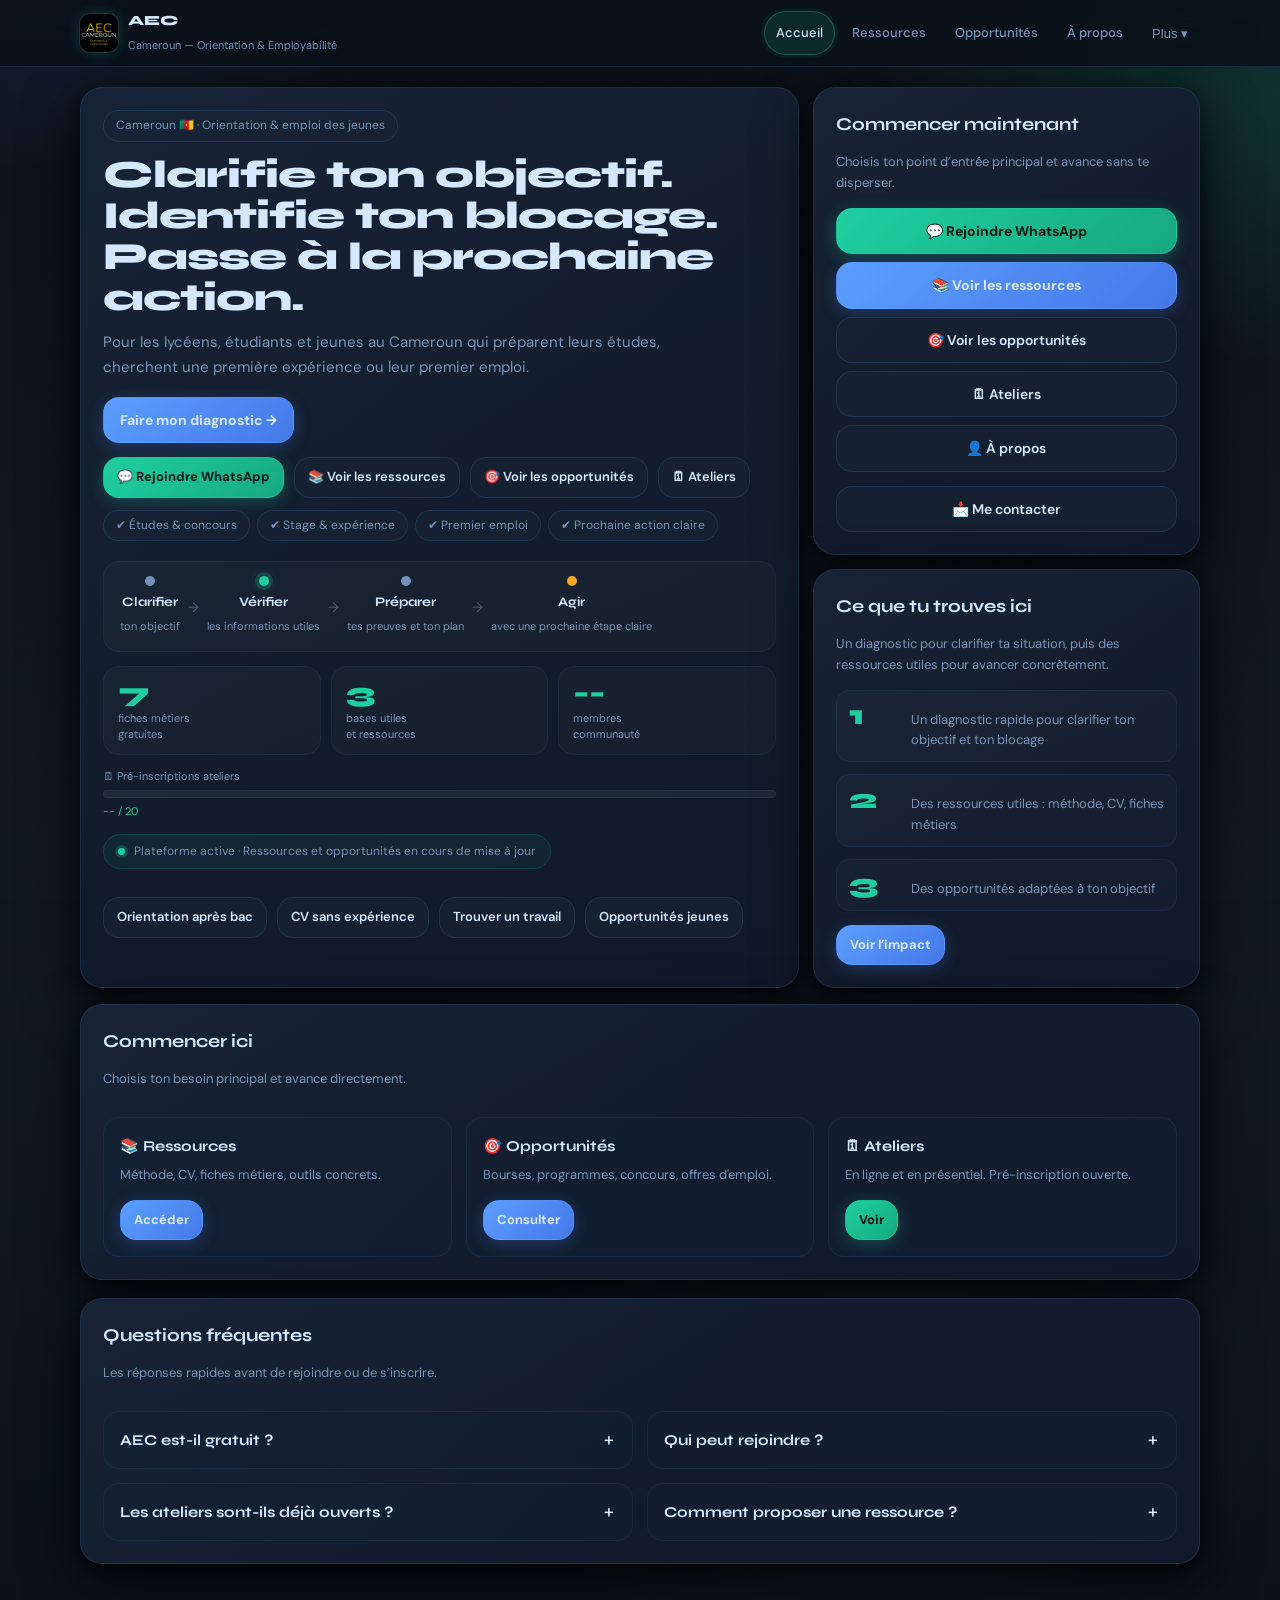
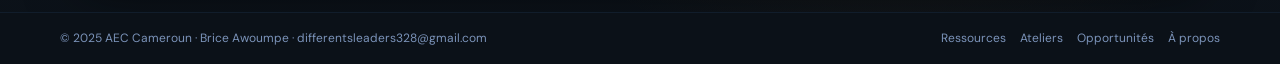
==== commit cfd971dd: "chore: sync preview with latest AEC Cameroun V3" ====
--- a/index.html
+++ b/index.html
@@ -5,18 +5,18 @@
 <meta charset="utf-8"/>
 <meta content="FPiaPtgTR2P054CTezHlMk9CGlnQhWN7kYA57xJ_PrI" name="google-site-verification"/>
 <meta content="width=device-width,initial-scale=1" name="viewport"/>
-<title>AEC Cameroun — Orientation, CV, Opportunités &amp; Communauté</title>
-<meta content="AEC Cameroun aide les jeunes à mieux s’orienter, améliorer leur CV, accéder à des opportunités concrètes et rejoindre une communauté utile." name="description"/>
+<title>AEC Cameroun — Orientation &amp; Employabilité</title>
+<meta content="AEC Cameroun aide les jeunes à clarifier leur objectif, vérifier les informations utiles et choisir leur prochaine action pour les études, le stage ou le premier emploi." name="description"/>
 <meta content="index, follow, max-image-preview:large" name="robots"/>
 <link href="https://brice96940.github.io/AEC-Cameroun/" rel="canonical"/>
-<meta content="AEC Cameroun — Orientation, CV &amp; Opportunités" property="og:title"/>
-<meta content="Trouve les bonnes ressources, améliore ton CV et rejoins une communauté utile au Cameroun." property="og:description"/>
+<meta content="AEC Cameroun — Orientation &amp; Employabilité" property="og:title"/>
+<meta content="AEC Cameroun aide les jeunes à clarifier leur objectif, vérifier les informations utiles et choisir leur prochaine action pour les études, le stage ou le premier emploi." property="og:description"/>
 <meta content="website" property="og:type"/>
 <meta content="https://brice96940.github.io/AEC-Cameroun/" property="og:url"/>
 <meta content="https://brice96940.github.io/AEC-Cameroun/preview.jpg" property="og:image"/>
 <meta content="summary_large_image" name="twitter:card"/>
-<meta content="AEC Cameroun — Orientation, CV &amp; Opportunités" name="twitter:title"/>
-<meta content="Ressources utiles, CV, opportunités et communauté pour avancer au Cameroun." name="twitter:description"/>
+<meta content="AEC Cameroun — Orientation &amp; Employabilité" name="twitter:title"/>
+<meta content="AEC Cameroun aide les jeunes à clarifier leur objectif, vérifier les informations utiles et choisir leur prochaine action pour les études, le stage ou le premier emploi." name="twitter:description"/>
 <meta content="https://brice96940.github.io/AEC-Cameroun/preview.jpg" name="twitter:image"/>
 <link href="favicon.ico" rel="icon" type="image/x-icon"/>
 <link href="logo-site.png" rel="icon" type="image/png"/>
@@ -33,7 +33,7 @@
     "name": "AEC Cameroun",
     "url": "https://brice96940.github.io/AEC-Cameroun/",
     "logo": "https://brice96940.github.io/AEC-Cameroun/logo-site.png",
-    "description": "Plateforme d'orientation, ressources et opportunités pour les jeunes du Cameroun.",
+    "description": "AEC Cameroun aide les jeunes à clarifier leur objectif, vérifier les informations utiles et choisir leur prochaine action pour les études, le stage ou le premier emploi.",
     "founder": {"@type": "Person", "name": "Brice Awoumpe"},
     "areaServed": "CM"
   }</script>
@@ -49,7 +49,7 @@
 <img alt="Logo AEC Cameroun" class="logo-img" src="logo-site.png"/>
 <div class="brand-t">
 <b>AEC</b>
-<span class="sub">Cameroun — Orientation, CV &amp; Opportunités</span>
+<span class="sub">Cameroun — Orientation &amp; Employabilité</span>
 </div>
 </a>
 <nav aria-label="Navigation principale" class="desktop">
@@ -95,8 +95,8 @@
 <div class="hero-grid">
 <div class="card pad">
 <span class="pill">Cameroun 🇨🇲 · Orientation &amp; emploi des jeunes</span>
-<h1>Trouve ta voie au Cameroun.<br/>Clarifie ton projet.<br/>Passe à l’action.</h1>
-<p class="sub">Pour les lycéens, étudiants et jeunes en recherche de stage, de première expérience ou d’emploi : clarifie ta situation et découvre la prochaine action à entreprendre.</p>
+<h1>Clarifie ton objectif.<br/>Identifie ton blocage.<br/>Passe à la prochaine action.</h1>
+<p class="sub">Pour les lycéens, étudiants et jeunes au Cameroun qui préparent leurs études, cherchent une première expérience ou leur premier emploi.</p>
 <div class="actions">
 <a class="btn primary" data-track="cta_hero_primary" href="#/diagnostic">Faire mon diagnostic →</a>
 </div>
@@ -107,20 +107,20 @@
 <a class="btn sm" data-track="cta_hero_ateliers" href="#/ateliers">🗓 Ateliers</a>
 </div>
 <div class="tags">
-<span class="pill">✔ Orientation simple</span>
-<span class="pill">✔ CV &amp; candidatures</span>
-<span class="pill">✔ Opportunités utiles</span>
-<span class="pill">✔ Communauté WhatsApp</span>
+<span class="pill">✔ Études &amp; concours</span>
+<span class="pill">✔ Stage &amp; expérience</span>
+<span class="pill">✔ Premier emploi</span>
+<span class="pill">✔ Prochaine action claire</span>
 </div>
 <div class="hero-dynamic">
 <div class="journey">
-<div class="journey-step" style="--d:0s"><div class="jdot"></div><div class="jtext"><b>Comprendre</b><span>tes forces et ton projet</span></div></div>
+<div class="journey-step" style="--d:0s"><div class="jdot"></div><div class="jtext"><b>Clarifier</b><span>ton objectif</span></div></div>
 <div class="journey-arrow">→</div>
-<div class="journey-step" style="--d:.18s"><div class="jdot active"></div><div class="jtext"><b>Construire</b><span>CV, méthode et stratégie</span></div></div>
+<div class="journey-step" style="--d:.18s"><div class="jdot active"></div><div class="jtext"><b>Vérifier</b><span>les informations utiles</span></div></div>
 <div class="journey-arrow">→</div>
-<div class="journey-step" style="--d:.36s"><div class="jdot"></div><div class="jtext"><b>Accéder</b><span>aux opportunités utiles</span></div></div>
+<div class="journey-step" style="--d:.36s"><div class="jdot"></div><div class="jtext"><b>Préparer</b><span>tes preuves et ton plan</span></div></div>
 <div class="journey-arrow">→</div>
-<div class="journey-step" style="--d:.54s"><div class="jdot gold"></div><div class="jtext"><b>Avancer</b><span>avec une communauté</span></div></div>
+<div class="journey-step" style="--d:.54s"><div class="jdot gold"></div><div class="jtext"><b>Agir</b><span>avec une prochaine étape claire</span></div></div>
 </div>
 <div class="hstats">
 <div class="hstat"><span class="hnum" id="hero-metiers">7</span><span class="hlabel">fiches métiers<br/>gratuites</span></div>
@@ -156,11 +156,11 @@
 </div>
 <div class="card pad compact-card">
 <h2>Ce que tu trouves ici</h2>
-<p class="hint" style="margin-bottom:14px;">Une base simple pour t’orienter, améliorer ton CV et trouver des opportunités utiles.</p>
+<p class="hint" style="margin-bottom:14px;">Un diagnostic pour clarifier ta situation, puis des ressources utiles pour avancer concrètement.</p>
 <div class="mini-goals">
-<div class="goal-line"><span class="goal-number">1</span><span class="goal-text">Des ressources simples pour mieux t’orienter</span></div>
-<div class="goal-line"><span class="goal-number">2</span><span class="goal-text">Des conseils CV et candidatures adaptés à un débutant</span></div>
-<div class="goal-line"><span class="goal-number">3</span><span class="goal-text">Des opportunités et une communauté pour avancer</span></div>
+<div class="goal-line"><span class="goal-number">1</span><span class="goal-text">Un diagnostic rapide pour clarifier ton objectif et ton blocage</span></div>
+<div class="goal-line"><span class="goal-number">2</span><span class="goal-text">Des ressources utiles : méthode, CV, fiches métiers</span></div>
+<div class="goal-line"><span class="goal-number">3</span><span class="goal-text">Des opportunités adaptées à ton objectif</span></div>
 </div>
 <div class="actions"><a class="btn sm primary" data-track="home_objectifs_impact" href="#/impact">Voir l’impact</a></div>
 </div>
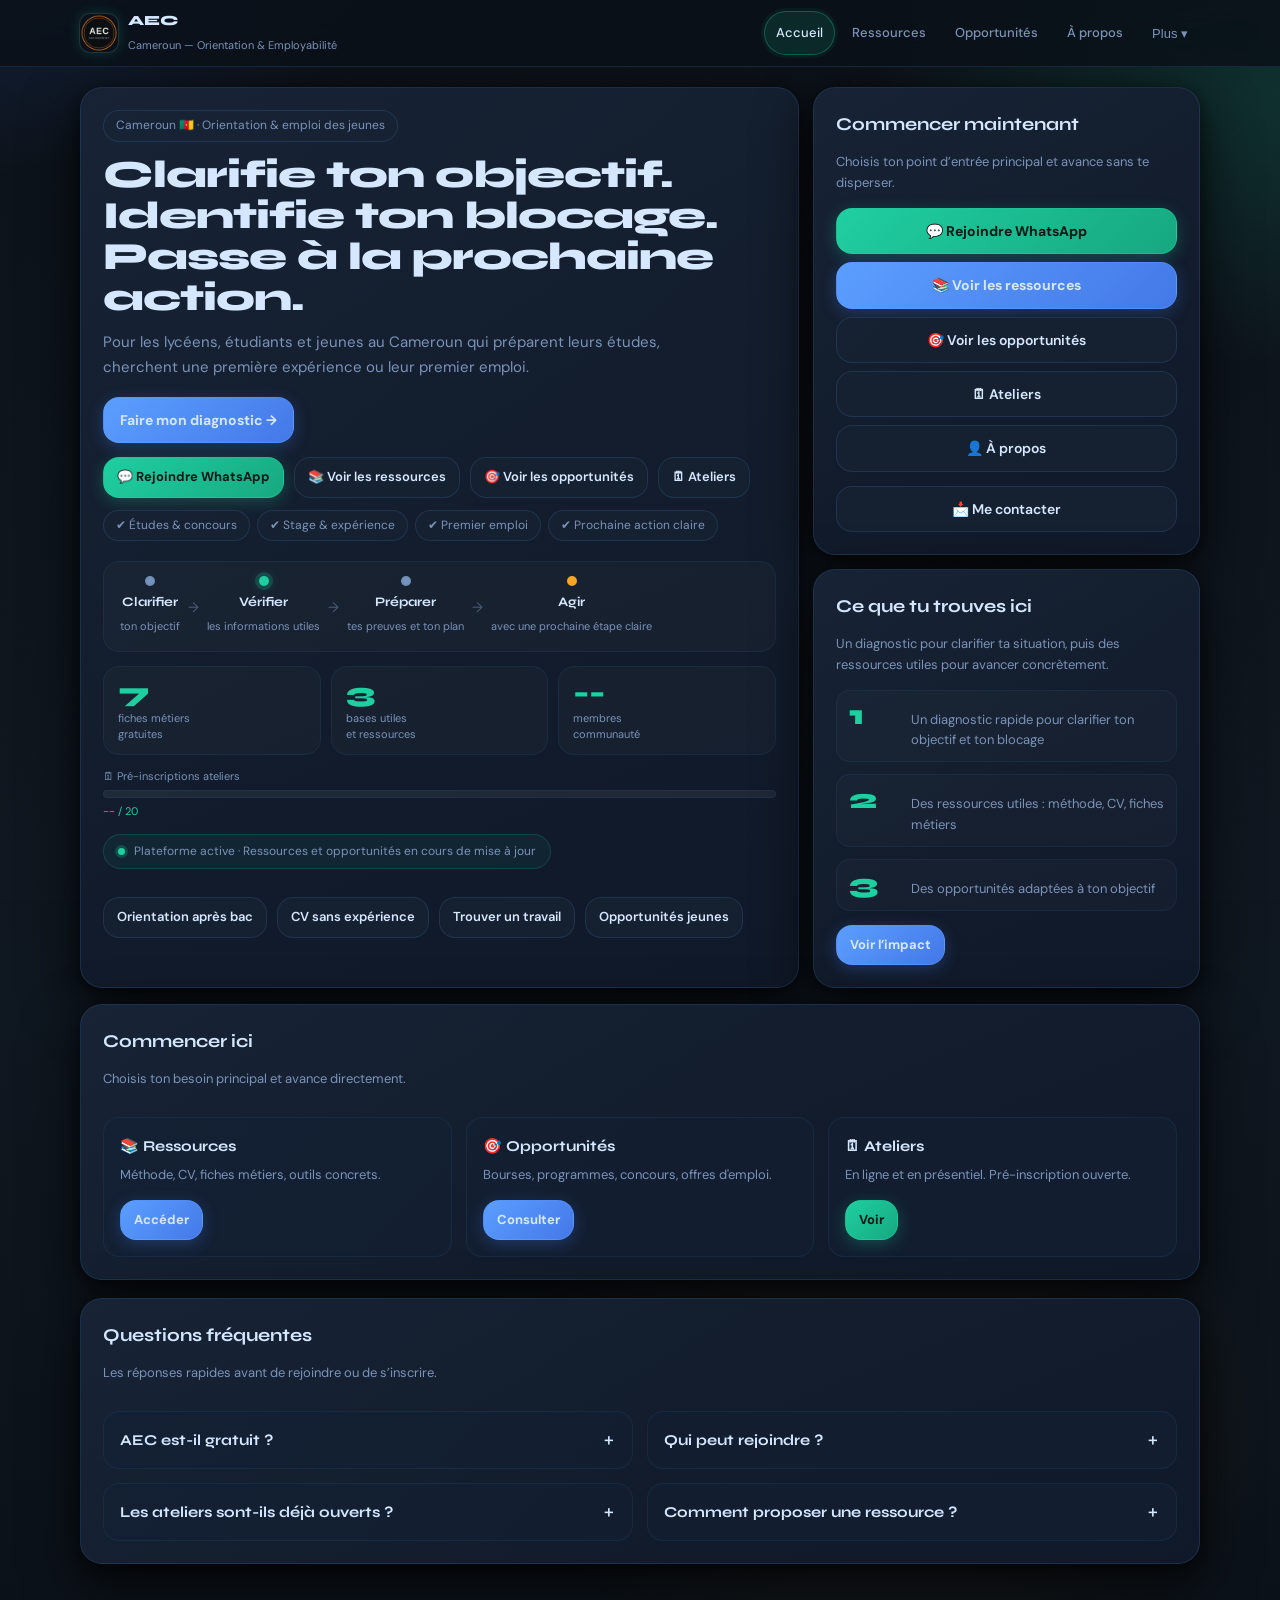
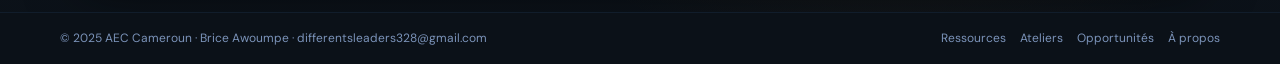
==== commit e91499b9: "chore: sync brand assets to preview" ====
--- a/index.html
+++ b/index.html
@@ -18,8 +18,7 @@
 <meta content="AEC Cameroun — Orientation &amp; Employabilité" name="twitter:title"/>
 <meta content="AEC Cameroun aide les jeunes à clarifier leur objectif, vérifier les informations utiles et choisir leur prochaine action pour les études, le stage ou le premier emploi." name="twitter:description"/>
 <meta content="https://brice96940.github.io/AEC-Cameroun/preview.jpg" name="twitter:image"/>
-<link href="favicon.ico" rel="icon" type="image/x-icon"/>
-<link href="logo-site.png" rel="icon" type="image/png"/>
+<link href="favicon.ico" rel="icon" sizes="any"/>
 <link href="logo-site.png" rel="apple-touch-icon"/>
 <link href="https://fonts.googleapis.com" rel="preconnect"/>
 <link crossorigin="" href="https://fonts.gstatic.com" rel="preconnect"/>
@@ -46,7 +45,7 @@
 <header class="topbar">
 <div class="topbar-inner">
 <a aria-label="AEC Cameroun – Accueil" class="brand" data-nav="accueil" data-track="nav_brand" href="#/accueil">
-<img alt="Logo AEC Cameroun" class="logo-img" src="logo-site.png"/>
+<img alt="Logo AEC" class="logo-img" src="logo-site.png"/>
 <div class="brand-t">
 <b>AEC</b>
 <span class="sub">Cameroun — Orientation &amp; Employabilité</span>
